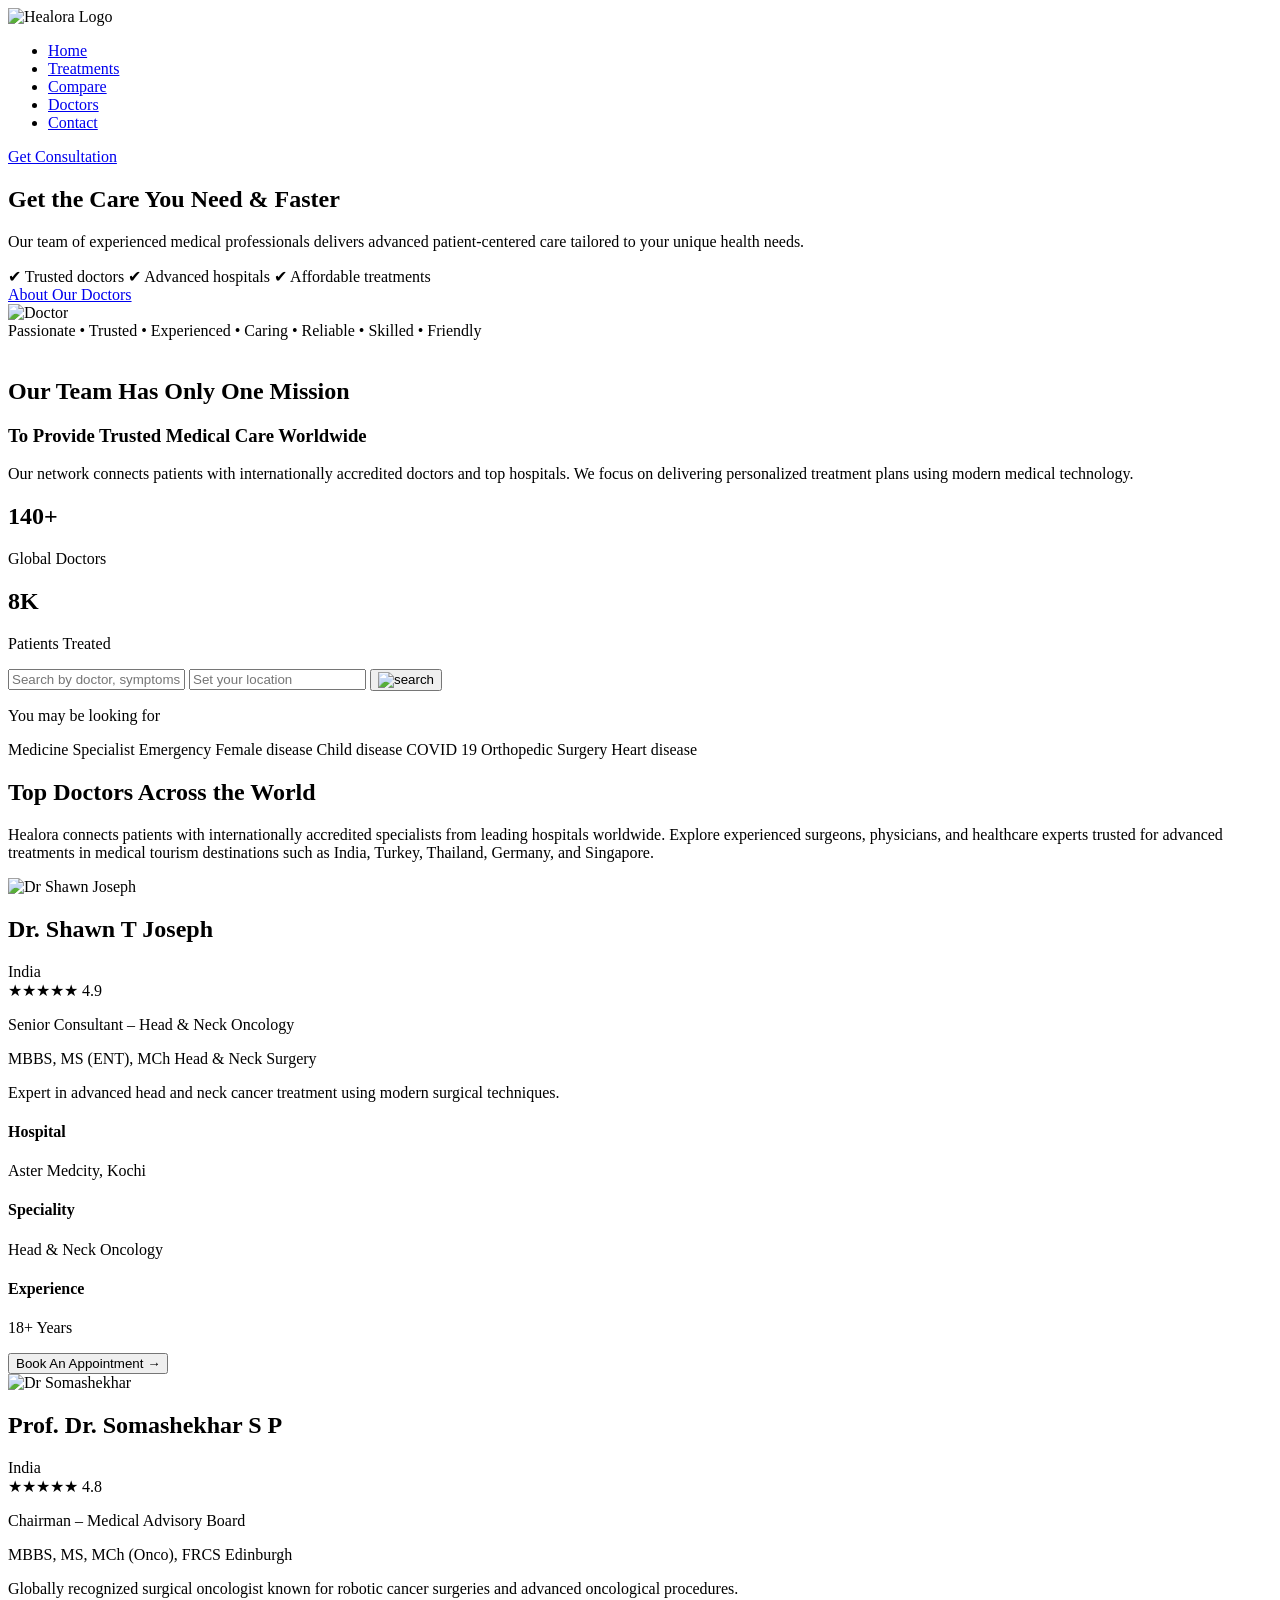
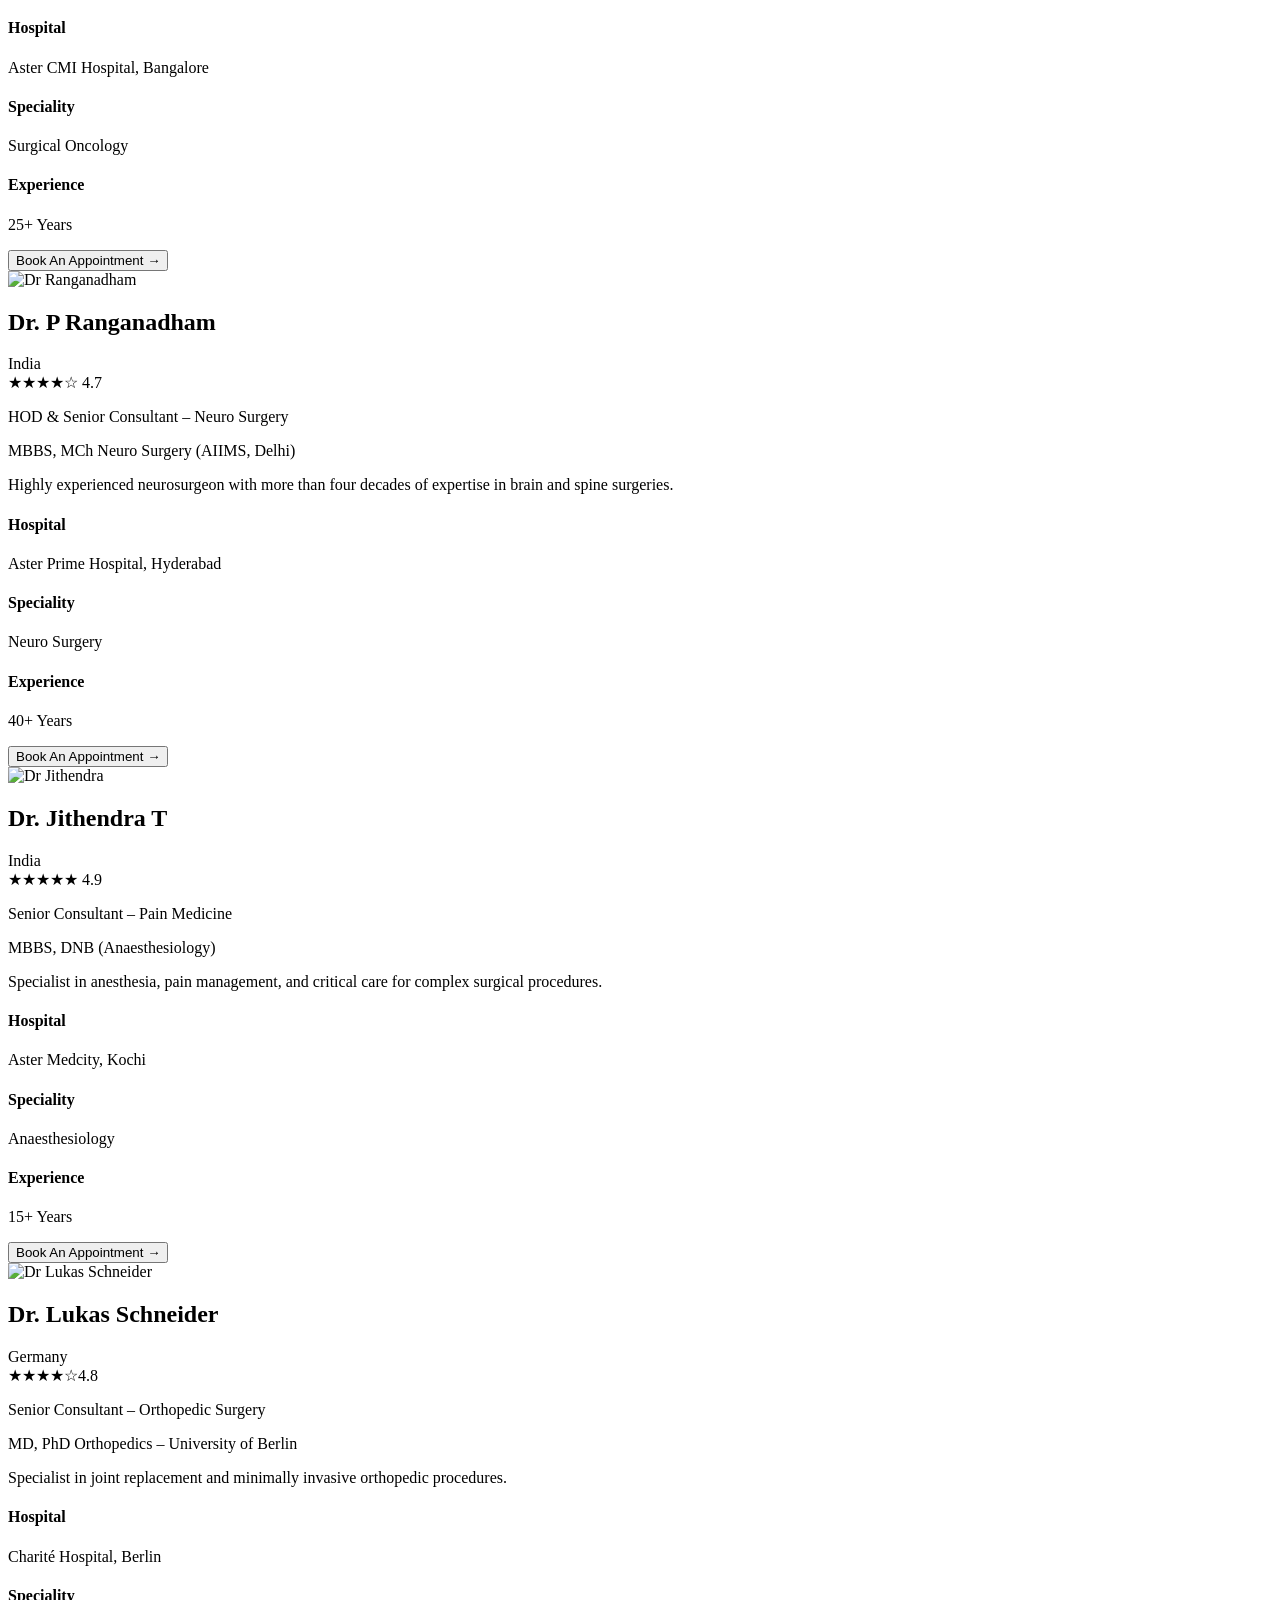
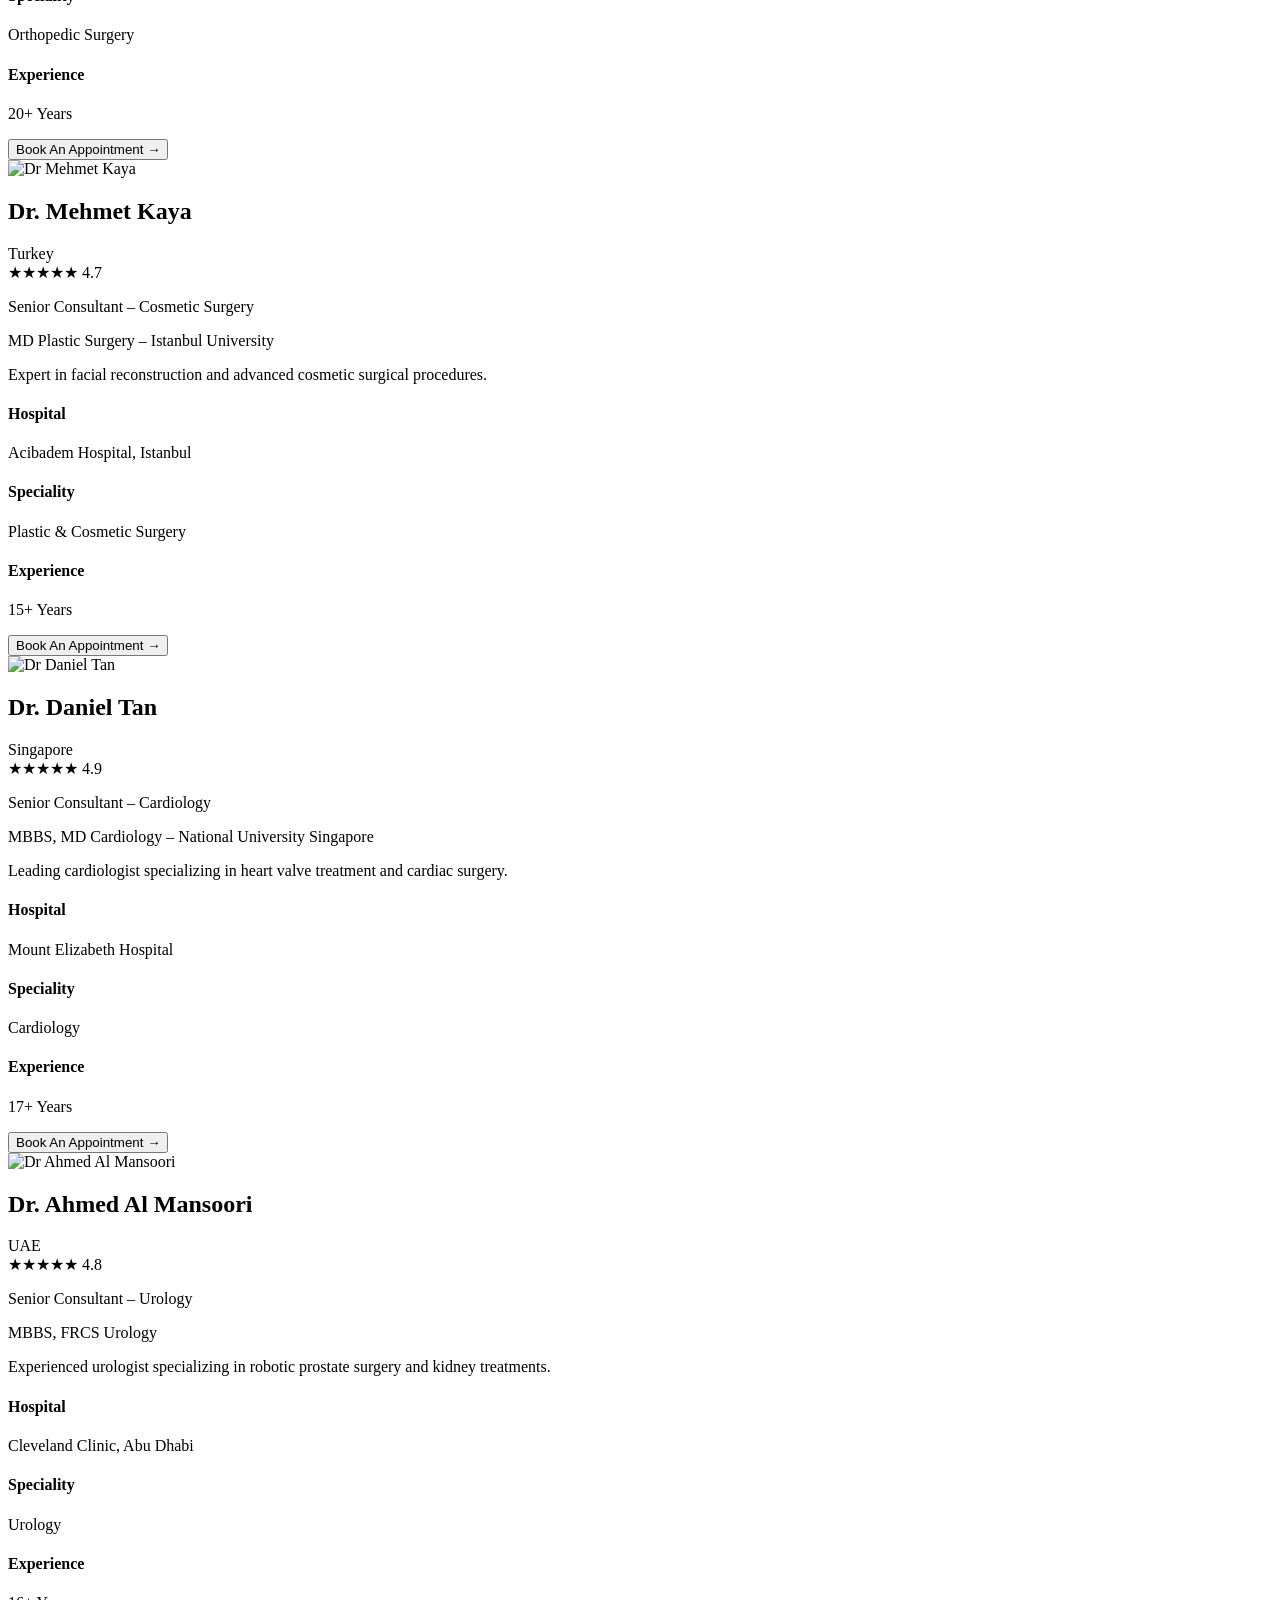
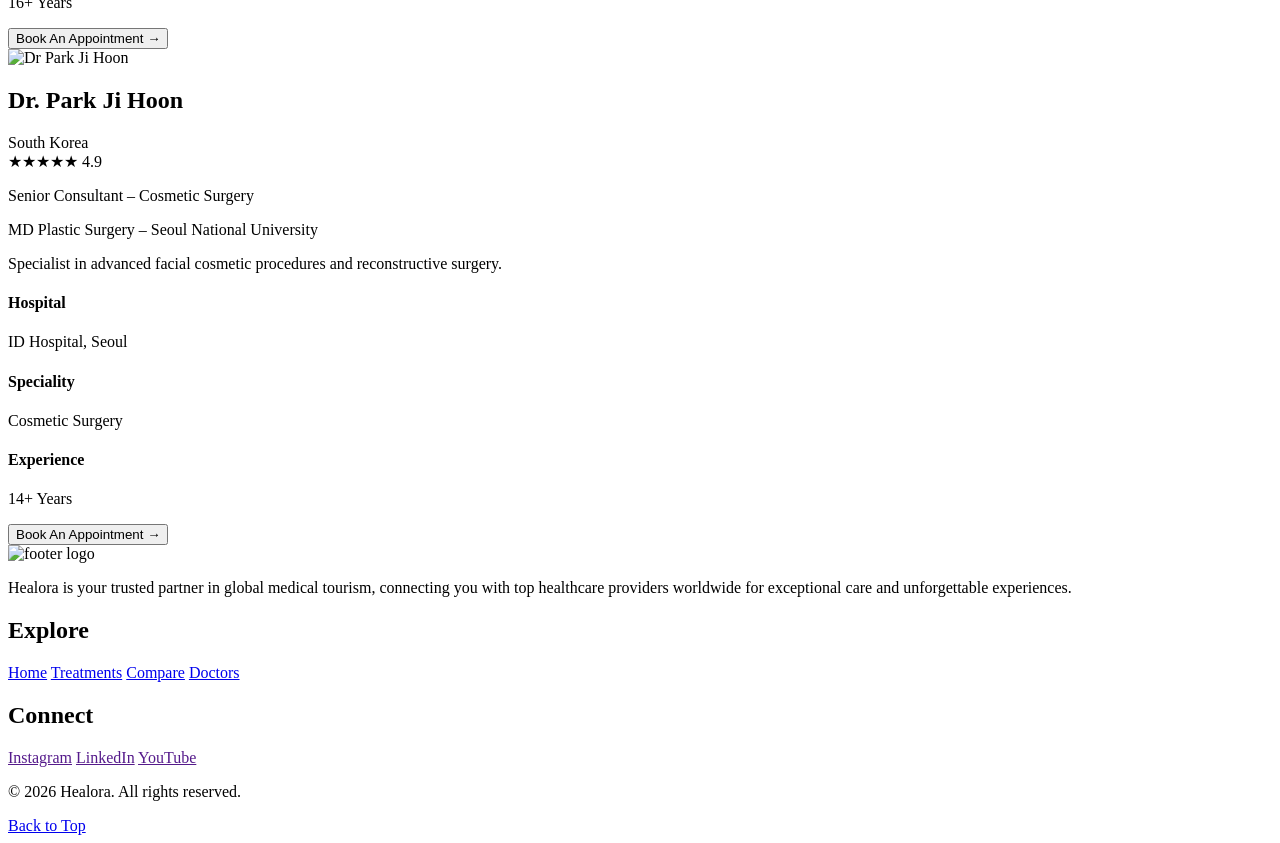
==== doctors.html @ 67edbd0a "Add files via upload" ====
<!DOCTYPE html>
<html lang="en">

<head>
    <meta charset="UTF-8">
    <meta name="viewport" content="width=device-width, initial-scale=1.0">
    <title>Healora | Global Medical Tourism</title>

    <!-- This Is Imporet Google Font -->
    <link href="https://fonts.googleapis.com/css2?family=Poppins:wght@400;500;600;700&display=swap" rel="stylesheet">

    <!-- CSS -->
    <link rel="stylesheet" href="CSS/style.css">
    <link rel="stylesheet" href="CSS/doctor.css">
</head>

<body>

    <header class="header">
        <nav class="navbar container">


            <div class="nav-left">
                <img src="images/logo.png" alt="Healora Logo" class="logo">
            </div>

            <div class="nav-pill">
                <ul class="nav-links">
                    <li><a href="index.html">Home</a></li>
                    <li><a href="treatments.html">Treatments</a></li>
                    <li><a href="compare.html">Compare</a></li>
                    <li><a href="doctors.html">Doctors</a></li>
                    <li><a href="contact.html">Contact</a></li>
                </ul>
            </div>

            <div class="nav-right">
                <a href="contact.html" class="getbut">Get Consultation</a>
            </div>

        </nav>
    </header>

    <section class="doc-hero">

        <div class="doc-hero-container">

            <div class="doc-text">

                <h1>Get the Care You Need & Faster</h1>

                <p>
                    Our team of experienced medical professionals delivers advanced
                    patient-centered care tailored to your unique health needs.
                </p>

                <div class="hero-points">
                    <span>✔ Trusted doctors</span>
                    <span>✔ Advanced hospitals</span>
                    <span>✔ Affordable treatments</span>
                </div>

                <a href="#doctors-section" class="hero-btn">About Our Doctors</a>

            </div>

            <div class="doc-image">
                <img src="images/Docland.png" alt="Doctor">
            </div>

        </div>
        <div class="hero-wave-svg">
            Passionate • Trusted • Experienced • Caring • Reliable • Skilled • Friendly
        </div>
    </section>
    <section id="about-doctors" class="about-doctors">

        <div class="about-container">

            <div class="about-image">
                <img src="images/twodoc.png" alt="">
            </div>

            <div class="about-content">

                <h2>Our Team Has Only One Mission</h2>
                <h3>To Provide Trusted Medical Care Worldwide</h3>

                <p>
                    Our network connects patients with internationally accredited doctors
                    and top hospitals. We focus on delivering personalized treatment plans
                    using modern medical technology.
                </p>

                <div class="about-stats">

                    <div>
                        <h2>140+</h2>
                        <p>Global Doctors</p>
                    </div>

                    <div>
                        <h2>8K</h2>
                        <p>Patients Treated</p>
                    </div>
                </div>
            </div>
        </div>
    </section>
    <section class="doctor-search">
        <div class="search-box">

            <input type="text" placeholder="Search by doctor, symptoms or department">

            <input type="text" placeholder="Set your location">

            <button class="search-btn">
                <img src="images/search.png" alt="search">
            </button>

        </div>
        <p class="search-title">You may be looking for</p>
        <div class="search-tags">

            <span>Medicine Specialist</span>
            <span>Emergency</span>
            <span>Female disease</span>
            <span>Child disease</span>
            <span>COVID 19</span>
            <span>Orthopedic Surgery</span>
            <span>Heart disease</span>

        </div>
    </section>

    <section class="doctors-intro">
        <div class="intro-container">
            <h2>Top Doctors Across the World</h2>
            <p>
                Healora connects patients with internationally accredited specialists
                from leading hospitals worldwide. Explore experienced surgeons,
                physicians, and healthcare experts trusted for advanced treatments
                in medical tourism destinations such as India, Turkey, Thailand,
                Germany, and Singapore.
            </p>

        </div>

    </section>


    <section class="doctors-section" id="doctors-section">

        <div class="doctor-list">
            <div class="doctor-card">

                <div class="doctor-photo">
                    <img src="images/Dr. Shawn.jpg.webp" alt="Dr Shawn Joseph">
                </div>

                <div class="doctor-name">
                    <h2>Dr. Shawn T Joseph</h2>
                    <span class="doctor-country">India</span>
                    <div class="rating">★★★★★ <span>4.9</span></div>

                    <p class="doctor-title">
                        Senior Consultant – Head & Neck Oncology
                    </p>
                    <p class="doctor-qualification">
                        MBBS, MS (ENT), MCh Head & Neck Surgery
                    </p>
                    <p class="doctor-information">
                        Expert in advanced head and neck cancer treatment using modern surgical techniques.
                    </p>
                </div>

                <div class="doctor-side">

                    <div class="doc-work">
                        <h4>Hospital</h4>
                        <p>Aster Medcity, Kochi</p>
                    </div>

                    <div class="doc-work">
                        <h4>Speciality</h4>
                        <p>Head & Neck Oncology</p>
                    </div>

                    <div class="doc-work">
                        <h4>Experience</h4>
                        <p>18+ Years</p>
                    </div>

                    <a href="contact.html"> <button class="doctor-btn">
                            Book An Appointment →
                        </button></a>

                </div>

            </div>

            <div class="doctor-card">

                <div class="doctor-photo">
                    <img src="images/Dr sam.webp" alt="Dr Somashekhar">
                </div>

                <div class="doctor-name">

                    <h2>Prof. Dr. Somashekhar S P </h2>
                    <span class="doctor-country">India</span>
                    <div class="rating">★★★★★ <span>4.8</span></div>

                    <p class="doctor-title">
                        Chairman – Medical Advisory Board
                    </p>

                    <p class="doctor-qualification">
                        MBBS, MS, MCh (Onco), FRCS Edinburgh
                    </p>

                    <p class="doctor-information">
                        Globally recognized surgical oncologist known for robotic cancer surgeries
                        and advanced oncological procedures.
                    </p>

                </div>

                <div class="doctor-side">

                    <div class="doc-work">
                        <h4>Hospital</h4>
                        <p>Aster CMI Hospital, Bangalore</p>
                    </div>

                    <div class="doc-work">
                        <h4>Speciality</h4>
                        <p>Surgical Oncology</p>
                    </div>

                    <div class="doc-work">
                        <h4>Experience</h4>
                        <p>25+ Years</p>
                    </div>

                    <a href="contact.html"> <button class="doctor-btn">
                            Book An Appointment →
                        </button></a>

                </div>

            </div>

            <div class="doctor-card">

                <div class="doctor-photo">
                    <img src="images/dr ram.webp" alt="Dr Ranganadham">
                </div>

                <div class="doctor-name">

                    <h2>Dr. P Ranganadham </h2>
                    <span class="doctor-country">India</span>

                    <div class="rating">★★★★☆ <span>4.7</span></div>

                    <p class="doctor-title">
                        HOD & Senior Consultant – Neuro Surgery
                    </p>

                    <p class="doctor-qualification">
                        MBBS, MCh Neuro Surgery (AIIMS, Delhi)
                    </p>

                    <p class="doctor-information">
                        Highly experienced neurosurgeon with more than four decades of expertise
                        in brain and spine surgeries.
                    </p>

                </div>

                <div class="doctor-side">

                    <div class="doc-work">
                        <h4>Hospital</h4>
                        <p>Aster Prime Hospital, Hyderabad</p>
                    </div>

                    <div class="doc-work">
                        <h4>Speciality</h4>
                        <p>Neuro Surgery</p>
                    </div>

                    <div class="doc-work">
                        <h4>Experience</h4>
                        <p>40+ Years</p>
                    </div>

                    <a href="contact.html"> <button class="doctor-btn">
                            Book An Appointment →
                        </button></a>

                </div>
            </div>


            <div class="doctor-card">

                <div class="doctor-photo">
                    <img src="images/DR jetendr.jpg.webp" alt="Dr Jithendra">
                </div>

                <div class="doctor-name">

                    <h2>Dr. Jithendra T </h2>
                    <span class="doctor-country">India</span>

                    <div class="rating">★★★★★ <span>4.9</span></div>

                    <p class="doctor-title">
                        Senior Consultant – Pain Medicine
                    </p>

                    <p class="doctor-qualification">
                        MBBS, DNB (Anaesthesiology)
                    </p>

                    <p class="doctor-information">
                        Specialist in anesthesia, pain management, and critical care for
                        complex surgical procedures.
                    </p>

                </div>
                <div class="doctor-side">

                    <div class="doc-work">
                        <h4>Hospital</h4>
                        <p>Aster Medcity, Kochi</p>
                    </div>

                    <div class="doc-work">
                        <h4>Speciality</h4>
                        <p>Anaesthesiology</p>
                    </div>

                    <div class="doc-work">
                        <h4>Experience</h4>
                        <p>15+ Years</p>
                    </div>
                    <a href="contact.html"> <button class="doctor-btn">
                            Book An Appointment →
                        </button></a>

                </div>

            </div>
            <div class="doctor-card">

                <div class="doctor-photo">
                    <img src="images/Dr. Lukas Schneider.jpeg" alt="Dr Lukas Schneider">
                </div>

                <div class="doctor-name">
                    <h2>Dr. Lukas Schneider</h2>
                    <span class="doctor-country">Germany</span>
                    <div class="rating">★★★★☆<span>4.8</span></div>

                    <p class="doctor-title">
                        Senior Consultant – Orthopedic Surgery
                    </p>

                    <p class="doctor-qualification">
                        MD, PhD Orthopedics – University of Berlin
                    </p>

                    <p class="doctor-information">
                        Specialist in joint replacement and minimally invasive orthopedic procedures.
                    </p>
                </div>

                <div class="doctor-side">

                    <div class="doc-work">
                        <h4>Hospital</h4>
                        <p>Charité Hospital, Berlin</p>
                    </div>

                    <div class="doc-work">
                        <h4>Speciality</h4>
                        <p>Orthopedic Surgery</p>
                    </div>

                    <div class="doc-work">
                        <h4>Experience</h4>
                        <p>20+ Years</p>
                    </div>

                    <a href="contact.html"> <button class="doctor-btn">
                            Book An Appointment →
                        </button></a>

                </div>

            </div>
            <div class="doctor-card">

                <div class="doctor-photo">
                    <img src="images/Dr. Mehmet Kaya.jpeg" alt="Dr Mehmet Kaya">
                </div>

                <div class="doctor-name">
                    <h2>Dr. Mehmet Kaya</h2>
                    <span class="doctor-country">Turkey</span>
                    <div class="rating">★★★★★ <span>4.7</span></div>

                    <p class="doctor-title">
                        Senior Consultant – Cosmetic Surgery
                    </p>

                    <p class="doctor-qualification">
                        MD Plastic Surgery – Istanbul University
                    </p>

                    <p class="doctor-information">
                        Expert in facial reconstruction and advanced cosmetic surgical procedures.
                    </p>
                </div>

                <div class="doctor-side">

                    <div class="doc-work">
                        <h4>Hospital</h4>
                        <p>Acibadem Hospital, Istanbul</p>
                    </div>

                    <div class="doc-work">
                        <h4>Speciality</h4>
                        <p>Plastic & Cosmetic Surgery</p>
                    </div>

                    <div class="doc-work">
                        <h4>Experience</h4>
                        <p>15+ Years</p>
                    </div>
                    <a href="contact.html"> <button class="doctor-btn">
                            Book An Appointment →
                        </button></a>

                </div>

            </div>
            <div class="doctor-card">

                <div class="doctor-photo">
                    <img src="images/Dr. Daniel Tan.jpg" alt="Dr Daniel Tan">
                </div>

                <div class="doctor-name">
                    <h2>Dr. Daniel Tan</h2>
                    <span class="doctor-country">Singapore</span>
                    <div class="rating">★★★★★ <span>4.9</span></div>

                    <p class="doctor-title">
                        Senior Consultant – Cardiology
                    </p>

                    <p class="doctor-qualification">
                        MBBS, MD Cardiology – National University Singapore
                    </p>

                    <p class="doctor-information">
                        Leading cardiologist specializing in heart valve treatment and cardiac surgery.
                    </p>
                </div>

                <div class="doctor-side">

                    <div class="doc-work">
                        <h4>Hospital</h4>
                        <p>Mount Elizabeth Hospital</p>
                    </div>

                    <div class="doc-work">
                        <h4>Speciality</h4>
                        <p>Cardiology</p>
                    </div>

                    <div class="doc-work">
                        <h4>Experience</h4>
                        <p>17+ Years</p>
                    </div>
                    <a href="contact.html"> <button class="doctor-btn">
                            Book An Appointment →
                        </button></a>

                </div>

            </div>
            <div class="doctor-card">

                <div class="doctor-photo">
                    <img src="images/Dr.AhmedAMansoori" alt="Dr Ahmed Al Mansoori">
                </div>

                <div class="doctor-name">
                    <h2>Dr. Ahmed Al Mansoori</h2>
                    <span class="doctor-country">UAE</span>
                    <div class="rating">★★★★★ <span>4.8</span></div>

                    <p class="doctor-title">
                        Senior Consultant – Urology
                    </p>

                    <p class="doctor-qualification">
                        MBBS, FRCS Urology
                    </p>

                    <p class="doctor-information">
                        Experienced urologist specializing in robotic prostate surgery and kidney treatments.
                    </p>
                </div>

                <div class="doctor-side">

                    <div class="doc-work">
                        <h4>Hospital</h4>
                        <p>Cleveland Clinic, Abu Dhabi</p>
                    </div>

                    <div class="doc-work">
                        <h4>Speciality</h4>
                        <p>Urology</p>
                    </div>

                    <div class="doc-work">
                        <h4>Experience</h4>
                        <p>16+ Years</p>
                    </div>
                    <a href="contact.html"> <button class="doctor-btn">
                            Book An Appointment →
                        </button></a>

                </div>

            </div>
            <div class="doctor-card">

                <div class="doctor-photo">
                    <img src="images/DrPark.webp" alt="Dr Park Ji Hoon">
                </div>

                <div class="doctor-name">
                    <h2>Dr. Park Ji Hoon</h2>
                    <span class="doctor-country">South Korea</span>
                    <div class="rating">★★★★★ <span>4.9</span></div>

                    <p class="doctor-title">
                        Senior Consultant – Cosmetic Surgery
                    </p>

                    <p class="doctor-qualification">
                        MD Plastic Surgery – Seoul National University
                    </p>

                    <p class="doctor-information">
                        Specialist in advanced facial cosmetic procedures and reconstructive surgery.
                    </p>
                </div>

                <div class="doctor-side">

                    <div class="doc-work">
                        <h4>Hospital</h4>
                        <p>ID Hospital, Seoul</p>
                    </div>

                    <div class="doc-work">
                        <h4>Speciality</h4>
                        <p>Cosmetic Surgery</p>
                    </div>

                    <div class="doc-work">
                        <h4>Experience</h4>
                        <p>14+ Years</p>
                    </div>

                    <a href="contact.html"> <button class="doctor-btn">
                            Book An Appointment →
                        </button></a>

                </div>

            </div>
        </div>


    </section>


    <footer class="footer">
        <div class="footer-content">
            <div class="footer-brand">
                <img src="images/footer.png" alt="footer logo">
                <p>Healora is your trusted partner in global medical tourism, connecting you with top healthcare
                    providers worldwide for exceptional care and unforgettable experiences.</p>
            </div>

            <div class="footer-column">
                <h2>Explore</h2>
                <a href="index.html">Home</a>
                <a href="treatments.html">Treatments</a>
                <a href="compare.html">Compare</a>
                <a href="doctors.html">Doctors</a>
            </div>

            <div class="footer-column">
                <h2>Connect</h2>
                <a href="">Instagram</a>
                <a href="">LinkedIn</a>
                <a href="">YouTube</a>
            </div>
        </div>
        <div class="footer-bottom">
            <p>&copy; 2026 Healora. All rights reserved.</p>
            <a href="#">Back to Top</a>
        </div>
    </footer>
    <script src="js/doctor.js"></script>
</body>

</html>
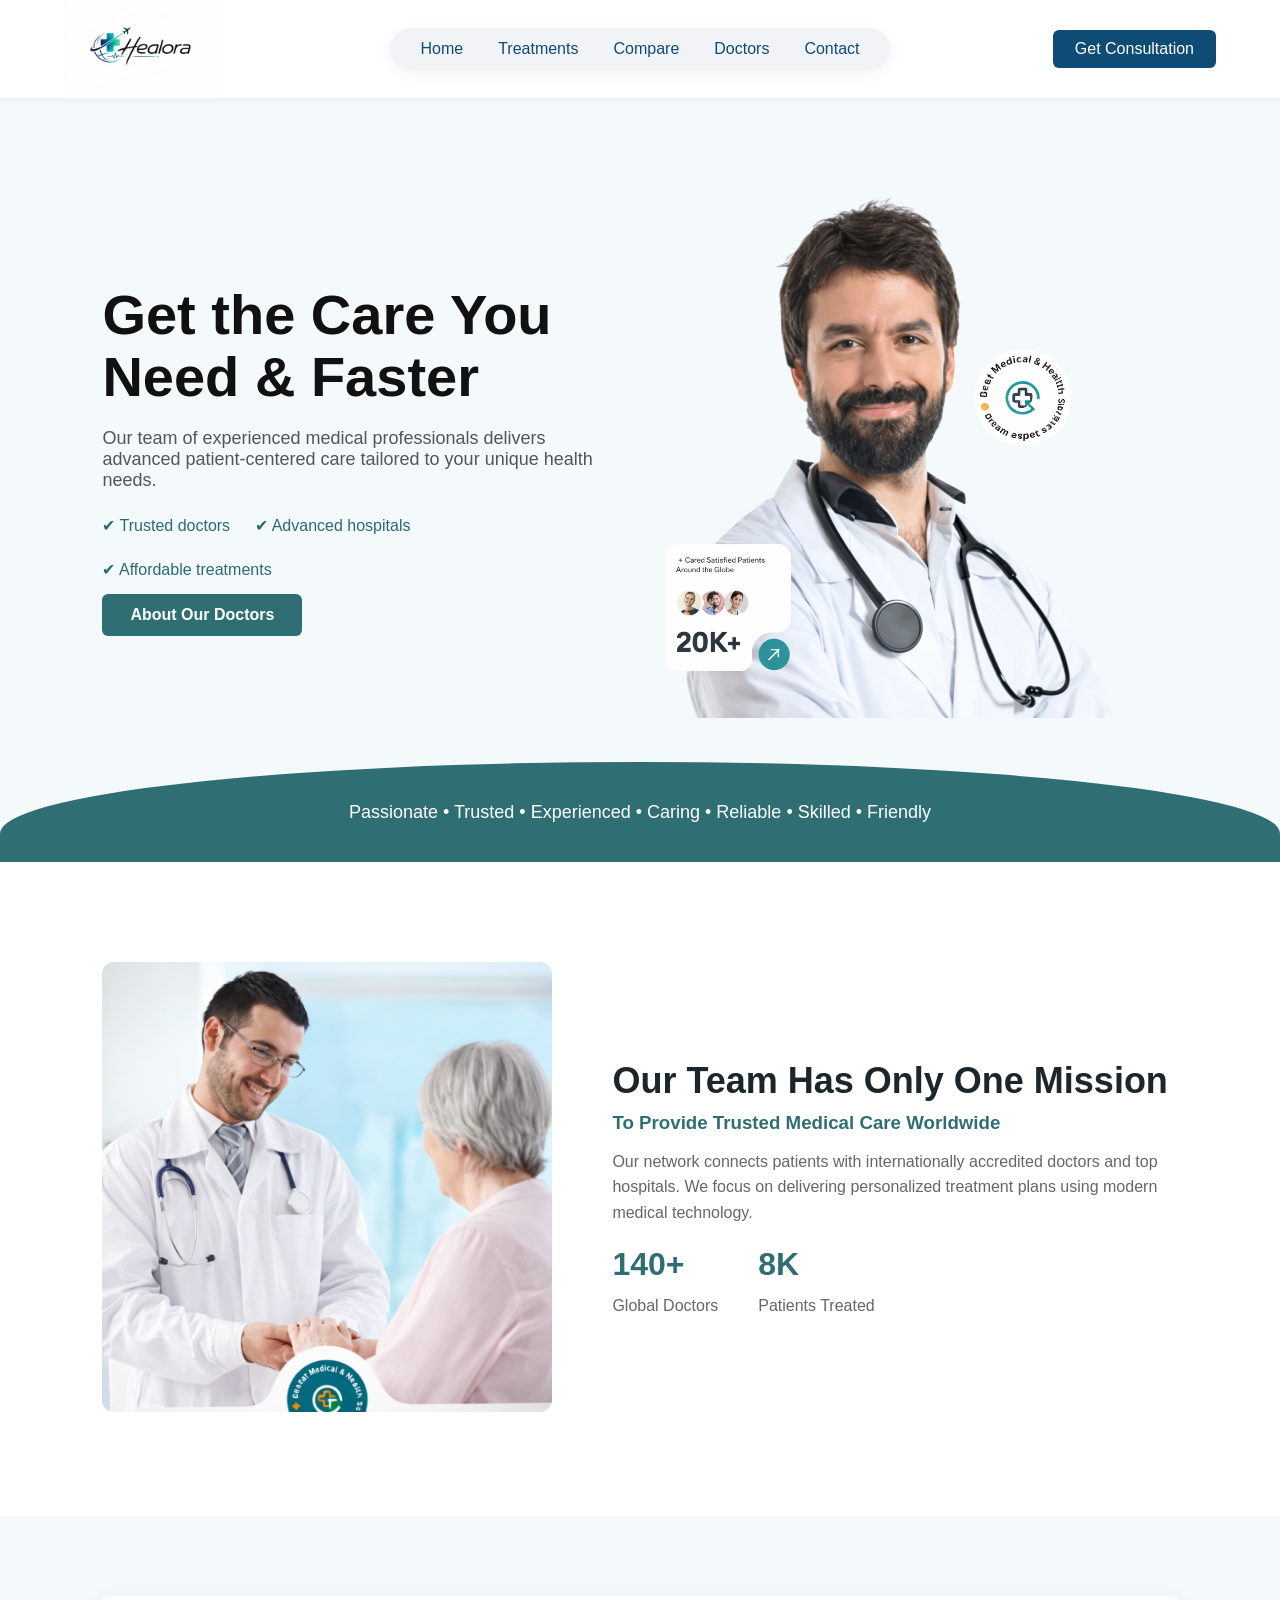
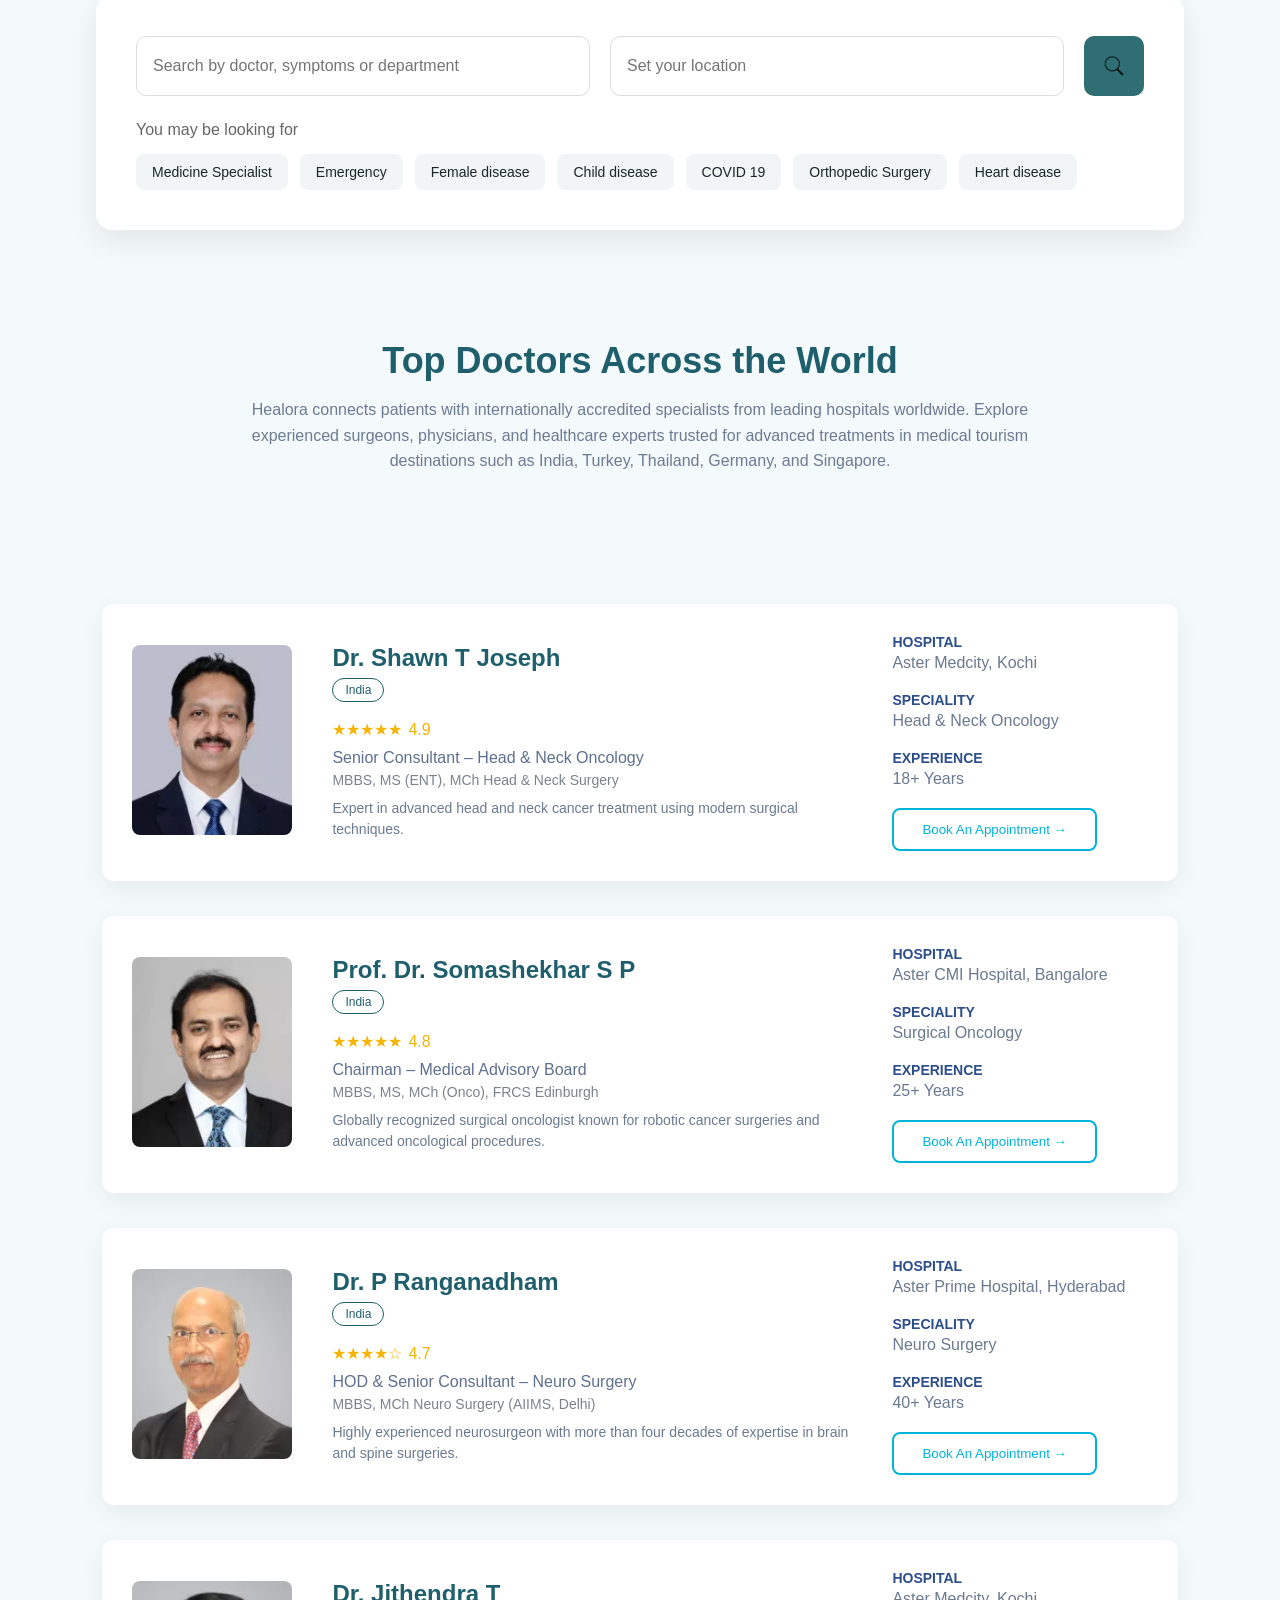
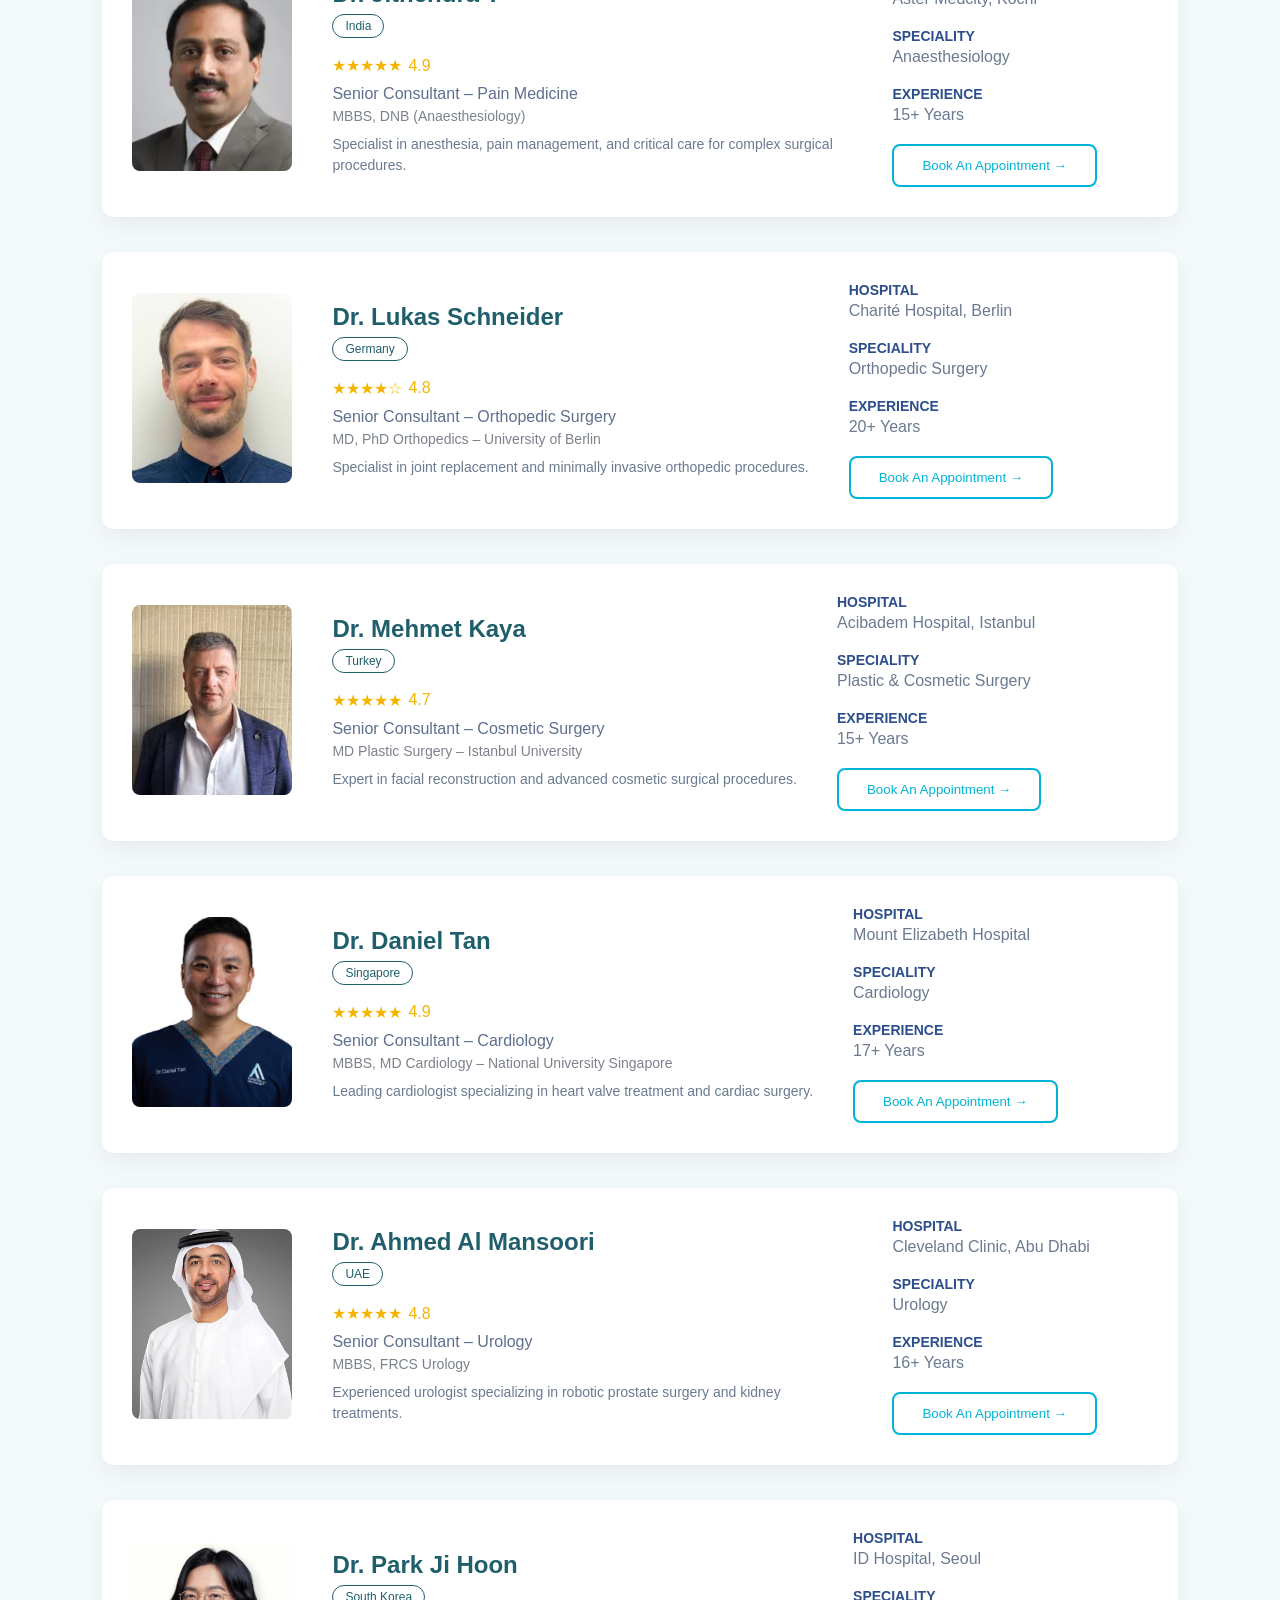
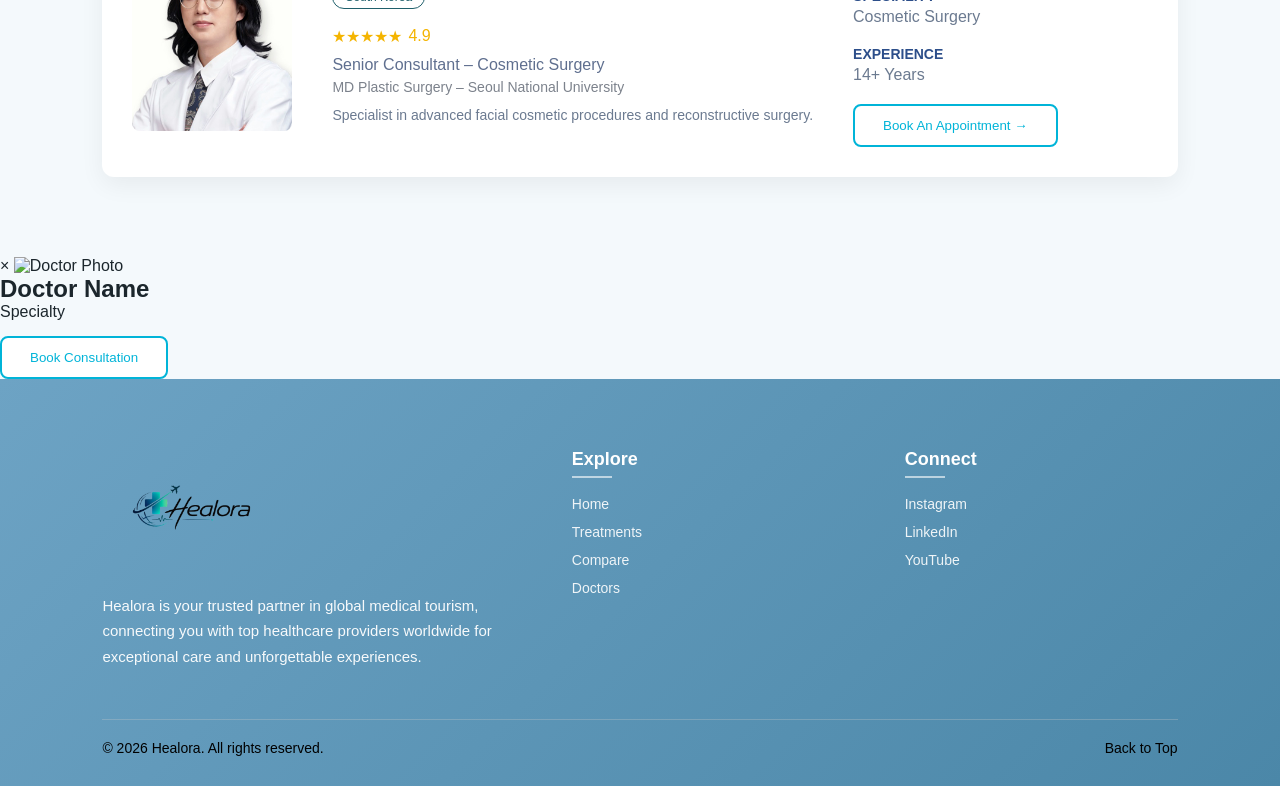
==== commit 20d06832: "Update doctors.html" ====
--- a/doctors.html
+++ b/doctors.html
@@ -596,6 +596,15 @@
 
     </section>
 
+    <div id="doctorModal" class="modal">
+        <div class="modal-content">
+            <span class="close-btn">&times;</span>
+            <img id="modalImg" src="" alt="Doctor Photo">
+            <h2 id="modalName">Doctor Name</h2>
+            <p id="modalSpecialty" class="modal-specialty">Specialty</p>
+            <a href="contact.html"><button class="doctor-btn" style="margin-top: 15px;">Book Consultation</button></a>
+        </div>
+    </div>
 
     <footer class="footer">
         <div class="footer-content">
@@ -628,4 +637,4 @@
     <script src="js/doctor.js"></script>
 </body>
 
-</html>+</html>
--- a/CSS/style.css
+++ b/CSS/style.css
@@ -0,0 +1,1235 @@
+* {
+    margin: 0;
+    padding: 0;
+    box-sizing: border-box;
+}
+
+body {
+    font-family: 'Poppins', sans-serif;
+    background-color: #f4f9fc;
+    color: #1b262c;
+}
+
+.container {
+    width: 90%;
+    max-width: 1200px;
+    margin: auto;
+}
+
+.header {
+    background-color: white;
+    position: sticky;
+    top: 0;
+    z-index: 1000;
+    box-shadow: 0 2px 8px rgba(0, 0, 0, 0.05);
+}
+
+.navbar {
+    display: flex;
+    align-items: center;
+    padding: 0;
+    height: 98px;
+}
+
+.nav-left {
+    flex: 1;
+}
+
+.logo {
+    height: 85px;
+    transform: scale(1.2);
+    transform-origin: left center;
+}
+
+.nav-pill {
+    background: #f1f3f6;
+    padding: 12px 30px;
+    border-radius: 50px;
+    box-shadow: 0 4px 15px rgba(0, 0, 0, 0.05);
+}
+
+.nav-links {
+    list-style: none;
+    display: flex;
+    gap: 35px;
+}
+
+.nav-links a {
+    position: relative;
+    text-decoration: none;
+    color: #0F4C75;
+    font-weight: 500;
+    padding-bottom: 5px;
+}
+
+.nav-links a::after {
+    content: "";
+    position: absolute;
+    left: 0;
+    bottom: 0;
+    width: 0%;
+    height: 2px;
+    background: #00B4D8;
+    transition: 0.3s ease;
+}
+
+.nav-links a:hover::after {
+    width: 100%;
+}
+
+.nav-right {
+    flex: 1;
+    display: flex;
+    justify-content: flex-end;
+}
+
+
+.getbut {
+    background-color: #0F4C75;
+    color: white;
+    padding: 10px 22px;
+    border-radius: 6px;
+    text-decoration: none;
+    font-weight: 500;
+    transition: 0.3s ease;
+}
+
+.getbut:hover {
+    background-color: #00B4D8;
+}
+
+/* This is the hero section */
+.hero {
+    padding: 100px 8% 100px;
+    background: linear-gradient(to right,
+            #f4f9fc 60%,
+            #eaf3f9 100%);
+}
+
+.hero-content {
+    display: flex;
+    align-items: center;
+    justify-content: space-between;
+    gap: 60px;
+}
+
+.hero-text {
+    flex: 1;
+}
+
+.hero-text h1 {
+    font-size: 48px;
+    font-weight: 700;
+    color: #0F4C75;
+    line-height: 1.2;
+    margin-bottom: 20px;
+}
+
+.hero-text p {
+    font-size: 15px;
+    color: #5a6d7c;
+    margin-bottom: 30px;
+    max-width: 500px;
+}
+
+.hero-but {
+    display: flex;
+    gap: 20px;
+}
+
+.main-but {
+    background-color: #0F4C75;
+    color: white;
+    padding: 10px 22px;
+    border-radius: 6px;
+    text-decoration: none;
+    font-weight: 500;
+    transition: 0.3s ease;
+}
+
+.border-but {
+    background-color: transparent;
+    border: 2px solid #0F4C75;
+    color: #0F4C75;
+    padding: 10px 22px;
+    border-radius: 6px;
+    text-decoration: none;
+    font-weight: 500;
+    transition: 0.3s ease;
+}
+
+.main-but:hover {
+    background-color: #00B4D8;
+}
+
+.hero-img {
+    flex: 1;
+    display: flex;
+    justify-content: center;
+}
+
+.hero-card {
+    background: white;
+    border-radius: 30px;
+    padding: 0px 0px 0;
+    box-shadow: 0 25px 60px rgb(205, 235, 255);
+    position: relative;
+    overflow: hidden;
+}
+
+.hero-card img {
+    max-width: 520px;
+    width: 100%;
+    display: block;
+}
+
+.hero-img img {
+    max-width: 505px;
+    width: 100%;
+}
+
+/* This is the Healora feature section */
+
+.healora-features {
+    padding: 140px 8%;
+    background: #f7fbff;
+}
+
+.feature-header {
+    text-align: center;
+    margin-bottom: 80px;
+}
+
+.feature-header h2 {
+    font-size: 40px;
+    color: #0F4C75;
+    margin-bottom: 15px;
+}
+
+.feature-header p {
+    color: #5a6d7c;
+}
+
+.feature-cards {
+    display: grid;
+    grid-template-columns: repeat(3, 1fr);
+    gap: 40px;
+}
+
+.feature-card {
+    padding: 45px;
+    border-radius: 26px;
+    position: relative;
+    transition: 0.35s ease;
+}
+
+.pricing {
+    background: linear-gradient(135deg, #d8eeff, #ffffff);
+}
+
+.specialists {
+    background: linear-gradient(135deg, #dcfaf2, #ffffff);
+}
+
+.travel {
+    background: linear-gradient(135deg, #dae0fb, #ffffff);
+}
+
+.feature-card:hover {
+    transform: translateY(-10px);
+    box-shadow: 0 25px 60px rgba(0, 0, 0, 0.08);
+}
+
+.badge {
+    display: inline-block;
+    background: #0F4C75;
+    color: white;
+    padding: 6px 14px;
+    font-size: 12px;
+    border-radius: 50px;
+    margin-bottom: 20px;
+}
+
+.feature-card h3 {
+    font-size: 20px;
+    margin-bottom: 15px;
+    color: #0F4C75;
+}
+
+.feature-card p {
+    font-size: 15px;
+    line-height: 1.6;
+    color: #5a6d7c;
+    margin-bottom: 25px;
+}
+
+.card-link {
+    text-decoration: none;
+    font-weight: 600;
+    color: #0F4C75;
+    transition: 0.3s ease;
+}
+
+.card-link:hover {
+    color: #00B4D8;
+}
+
+/* This is the help and promise card section */
+
+.healora-diff {
+    margin: 20px 8%;
+    border-radius: 30px;
+    overflow: hidden;
+}
+
+/* This is the help section  */
+
+.help-sec {
+    background: #f6edd9;
+    padding: 80px 8%;
+    text-align: center;
+}
+
+.help-sec h2 {
+    font-size: 32px;
+    margin-bottom: 50px;
+    color: #1f5f6b;
+}
+
+.help-cards {
+    display: flex;
+    justify-content: space-between;
+    gap: 40px;
+    flex-wrap: wrap;
+}
+
+.help-card {
+    flex: 1;
+    min-width: 260px;
+}
+
+.help-card img {
+    width: 60px;
+    margin-bottom: 20px;
+    filter: invert(28%) sepia(34%) saturate(565%) hue-rotate(143deg);
+}
+
+.help-card h3 {
+    font-size: 20px;
+    margin-bottom: 15px;
+    color: #1f2d3d;
+}
+
+.help-card p {
+    font-size: 15px;
+    line-height: 1.6;
+    color: #444;
+}
+
+.help-card {
+    background: rgba(255, 255, 255, 0.3);
+    padding: 30px;
+    border-radius: 20px;
+    transition: 0.3s ease;
+}
+
+.help-card:hover {
+    transform: translateY(-8px);
+    box-shadow: 0 15px 40px rgba(0, 0, 0, 0.08);
+}
+
+
+/* This is the promise section */
+
+.promise-sec {
+    background: #1f5f6b;
+    padding: 80px 8%;
+    color: white;
+}
+
+.promise-sec h2 {
+    text-align: center;
+    font-size: 32px;
+    margin-bottom: 60px;
+    color: #f4c95d;
+}
+
+.promise-cards {
+    display: flex;
+    justify-content: space-between;
+    gap: 50px;
+    flex-wrap: wrap;
+}
+
+.promise-card {
+    flex: 1;
+    min-width: 220px;
+}
+
+.promise-card img {
+    width: 55px;
+    margin-bottom: 20px;
+}
+
+.promise-card h3 {
+    font-size: 18px;
+    margin-bottom: 15px;
+}
+
+.promise-card p {
+    font-size: 14px;
+    line-height: 1.6;
+    color: #d7e7ea;
+}
+
+/* This is the popular treatments section */
+.popular-treatments {
+    padding: 80px 8%;
+    background: #f4f7f9;
+}
+
+.treatment-header {
+    text-align: center;
+    margin-bottom: 50px;
+}
+
+.treatment-header h2 {
+    font-size: 34px;
+    color: #1f5f6b;
+    margin-bottom: 10px;
+}
+
+.treatment-header p {
+    color: #666;
+    font-size: 16px;
+}
+
+.treatment-cards {
+    display: grid;
+    grid-template-columns: repeat(4, 1fr);
+    gap: 30px;
+}
+
+.treatment-card {
+    background: #ffffff;
+    border-radius: 20px;
+    overflow: hidden;
+    box-shadow: 0 10px 30px rgba(0, 0, 0, 0.06);
+    transition: 0.3s ease;
+}
+
+.treatment-card:hover {
+    transform: translateY(-8px);
+}
+
+.treatment-card img {
+    width: 100%;
+    height: 220px;
+    object-fit: cover;
+}
+
+.treatment-content {
+    padding: 20px;
+}
+
+.treatment-content h3 {
+    font-size: 20px;
+    color: #1f5f6b;
+    margin-bottom: 6px;
+}
+
+.price {
+    font-size: 14px;
+    color: #777;
+    margin-bottom: 8px;
+}
+
+.price span {
+    font-size: 15px;
+    font-weight: 700;
+    color: #1f5f6b;
+}
+
+.rating {
+    display: flex;
+    align-items: center;
+    gap: 6px;
+    margin-bottom: 12px;
+}
+
+.stars {
+    color: #f4b400;
+    font-size: 15px;
+}
+
+.score {
+    font-weight: 600;
+    color: #504f4f;
+    margin-left: 5px;
+}
+
+.views {
+    font-size: 13px;
+    color: #8e8d8d;
+    margin-left: 20px;
+}
+
+.treatment-content a {
+    font-weight: 600;
+    color: #1f5f6b;
+    text-decoration: none;
+    font-size: 14px;
+}
+
+.getbutstarted {
+    background-color: #fcb901;
+    border: none;
+    padding: 12px 28px;
+    border-radius: 6px;
+    margin: 40px auto 0;
+    transition: 0.3s ease;
+}
+
+.getbutstarted:hover {
+    transform: translateY(-5px);
+    background-color: #fdc128;
+}
+
+/* This is the treatment categories section */
+
+.difTreat-categories {
+    padding: 80px 8%;
+    background: #ffffff;
+}
+
+.explore-header {
+    text-align: center;
+    margin-bottom: 60px;
+}
+
+.explore-header h2 {
+    font-size: 34px;
+    color: #1f5f6b;
+}
+
+.explore-header p {
+    color: #666;
+    margin-top: 10px;
+}
+
+.explore-grid {
+    display: grid;
+    grid-template-columns: repeat(3, 1fr);
+    gap: 40px;
+}
+
+.explore-item {
+    display: flex;
+    align-items: center;
+    gap: 20px;
+    padding: 25px;
+    border-radius: 16px;
+    background: #f4f7f9;
+    transition: 0.3s ease;
+}
+
+.explore-item:hover {
+    background: #e7f1f3;
+    transform: translateY(-5px);
+}
+
+.explore-icon {
+    width: 70px;
+    height: 70px;
+    background: #f4b400;
+    border-radius: 50%;
+    display: flex;
+    align-items: center;
+    justify-content: center;
+}
+
+.explore-icon img {
+    width: 36px;
+    height: 36px;
+    object-fit: contain;
+}
+
+.explore-item h3 {
+    font-size: 18px;
+    color: #1f5f6b;
+}
+
+.explore-item a {
+    display: block;
+    font-size: 14px;
+    color: #1f5f6b;
+    margin-top: 6px;
+    text-decoration: none;
+}
+
+/* This is the popular doctors section */
+
+.popular-doctors {
+    padding: 100px 8%;
+    background: #f7fbff;
+}
+
+.doctor-header {
+    text-align: center;
+    margin-bottom: 50px;
+}
+
+.doctor-header h2 {
+    font-size: 34px;
+    color: #1f5f6b;
+}
+
+.doctor-header p {
+    color: #666;
+    margin-top: 10px;
+}
+
+.doc-slider {
+    position: relative;
+    display: flex;
+    align-items: center;
+}
+
+.doctor-slider {
+    display: flex;
+    gap: 25px;
+    overflow-x: auto;
+    scroll-behavior: smooth;
+    scrollbar-width: none;
+    padding: 10px 0;
+}
+
+.doctor-slider::-webkit-scrollbar {
+    display: none;
+}
+
+.doctor-card {
+    min-width: 280px;
+    background: white;
+    border-radius: 20px;
+    overflow: hidden;
+    box-shadow: 0 10px 30px rgba(0, 0, 0, 0.06);
+    transition: 0.3s ease;
+}
+
+.doctor-card:hover {
+    transform: translateY(-8px);
+}
+
+.doctor-card img {
+    width: 100%;
+    height: 250px;
+    object-fit: cover;
+}
+
+.doctor-info {
+    padding: 20px;
+}
+
+.doc-rating {
+    background: #1f5f6b;
+    color: white;
+    padding: 5px 12px;
+    border-radius: 50px;
+    font-size: 12px;
+    display: inline-block;
+    margin-bottom: 10px;
+}
+
+.doctor-info h3 {
+    font-size: 18px;
+    margin-bottom: 5px;
+    color: #1f5f6b;
+}
+
+.doctor-info p {
+    font-size: 14px;
+    color: #555;
+    margin-bottom: 4px;
+}
+
+.slider-button {
+    position: absolute;
+    top: 50%;
+    transform: translateY(-50%);
+    background: #f4b400;
+    border: none;
+    font-size: 22px;
+    width: 45px;
+    height: 45px;
+    border-radius: 50%;
+    cursor: pointer;
+    z-index: 10;
+    transition: 0.3s ease;
+}
+
+.left-but {
+    left: -20px;
+}
+
+.right-but {
+    right: -20px;
+}
+
+.slider-button:hover {
+    background: #ffc107;
+    transform: translateY(-50%) scale(1.1);
+}
+
+/* This is the process section */
+
+.process {
+    padding: 20px 8%;
+    background: #f9fcfd;
+}
+
+.process-head {
+    text-align: center;
+    margin-bottom: 70px;
+}
+
+.process-head h2 {
+    font-size: 34px;
+    color: #1f5f6b;
+}
+
+.process-grid {
+    display: grid;
+    grid-template-columns: repeat(3, 1fr);
+    gap: 60px;
+    align-items: stretch;
+}
+
+.process-card {
+    text-align: center;
+    padding: 20px;
+    display: flex;
+    flex-direction: column;
+}
+
+.process-card p {
+    font-size: 15px;
+    color: #555;
+    line-height: 1.7;
+    margin-bottom: 25px;
+    flex-grow: 1;
+}
+
+.big-num {
+    font-size: 60px;
+    font-weight: 700;
+    color: #1f5f6b;
+    opacity: 0.8;
+    display: block;
+    margin-bottom: 20px;
+}
+
+.process-card p {
+    font-size: 15px;
+    color: #555;
+    line-height: 1.7;
+    margin-bottom: 25px;
+}
+
+.mini-btn {
+    background: #1f5f6b;
+    color: white;
+    border: none;
+    padding: 8px 28px;
+    font-size: 12px;
+    letter-spacing: 2px;
+    border-radius: 4px;
+    cursor: pointer;
+    transition: 0.3s ease;
+    align-self: center;
+    width: fit-content;
+}
+
+.mini-btn:hover {
+    background: #00B4D8;
+}
+
+/* This is the testimonials section */
+
+.reviews {
+    padding: 120px 8%;
+    background: #f7fbff;
+    text-align: center;
+    position: relative;
+}
+
+.reviews-head h2 {
+    font-size: 34px;
+    color: #1f5f6b;
+}
+
+.reviews-head p {
+    color: #666;
+    margin-top: 10px;
+}
+
+.review-box {
+    margin-top: 60px;
+    display: flex;
+    align-items: center;
+    justify-content: center;
+    gap: 40px;
+}
+
+.review-content {
+    max-width: 700px;
+}
+
+.review-text {
+    font-size: 18px;
+    line-height: 1.8;
+    color: #444;
+    margin-bottom: 30px;
+}
+
+.review-name {
+    font-size: 18px;
+    color: #1f5f6b;
+    margin-bottom: 5px;
+}
+
+.review-role {
+    font-size: 14px;
+    color: #888;
+}
+
+.rev-btn {
+    width: 45px;
+    height: 45px;
+    border-radius: 50%;
+    border: none;
+    background: #f4b400;
+    cursor: pointer;
+    font-size: 20px;
+    transition: 0.3s ease;
+}
+
+.rev-btn:hover {
+    background: #ffc107;
+    transform: scale(1.1);
+}
+
+.review-img {
+    position: absolute;
+    inset: 0;
+    pointer-events: none;
+}
+
+.avatar {
+    width: 100px;
+    height: 100px;
+    border-radius: 50%;
+    object-fit: cover;
+    position: absolute;
+    opacity: 0.9;
+}
+
+.a1 {
+    top: 15%;
+    left: 15%;
+}
+
+.a2 {
+    top: 20%;
+    right: 15%;
+}
+
+.a3 {
+    bottom: 2%;
+    left: 20%;
+}
+
+.a4 {
+    bottom: -5%;
+    right: 28%;
+}
+
+
+/* This is for the Contact Page  */
+
+.contact-page {
+    padding: 100px 8%;
+    background: #f4f9fc;
+}
+
+.contact-wrap {
+    display: flex;
+    gap: 60px;
+    align-items: stretch;
+}
+
+.contact-image {
+    flex: 1;
+}
+
+.contact-image img {
+    width: 100%;
+    height: 100%;
+    object-fit: cover;
+    border-radius: 10px;
+}
+
+.contact-form-box {
+    flex: 1.2;
+    background: #ffffff;
+    padding: 60px;
+    border: 2px solid #1b262c;
+}
+
+.contact-form-box h1 {
+    font-size: 48px;
+    margin-bottom: 40px;
+    color: #1b262c;
+}
+
+.form-area {
+    display: flex;
+    gap: 60px;
+}
+
+.form-left {
+    flex: 1;
+}
+
+.form-right {
+    flex: 1;
+}
+
+.input-group {
+    margin-bottom: 25px;
+}
+
+.input-group label {
+    display: block;
+    margin-bottom: 8px;
+    font-size: 14px;
+}
+
+.input-group input,
+.input-group textarea {
+    width: 100%;
+    border: none;
+    border-bottom: 2px solid #1b262c;
+    padding: 8px 0;
+    background: transparent;
+    outline: none;
+}
+
+.contact-btn {
+    margin-top: 30px;
+    background: #1b262c;
+    color: white;
+    padding: 12px 30px;
+    border: none;
+    border-radius: 40px;
+    cursor: pointer;
+    transition: 0.3s ease;
+}
+
+.contact-btn:hover {
+    background: #00B4D8;
+}
+
+.form-right h3 {
+    margin-top: 20px;
+    margin-bottom: 10px;
+}
+
+.socials {
+    margin-top: 20px;
+    display: flex;
+    gap: 15px;
+}
+
+.socials a {
+    width: 38px;
+    height: 38px;
+    gap: 20px;
+    display: flex;
+    align-items: center;
+    justify-content: center;
+    border-radius: 50%;
+    transition: 0.3s ease;
+}
+
+.socials a img {
+    width: 30px;
+    height: 30px;
+
+}
+
+.socials a:hover {
+    background: #ffffff;
+    transform: translateY(-3px);
+}
+
+@media (max-width: 900px) {
+
+    .contact-wrapper {
+        flex-direction: column;
+    }
+
+    .form-area {
+        flex-direction: column;
+    }
+
+    .contact-form-box h1 {
+        font-size: 32px;
+    }
+}
+
+/* This is the footer section */
+
+
+.footer {
+    background: linear-gradient(135deg, #6da3c4, #4b87a8);
+    padding: 70px 8% 30px;
+    color: #ffffff;
+}
+
+.footer-content {
+    display: flex;
+    justify-content: space-between;
+    gap: 60px;
+    flex-wrap: wrap;
+}
+
+.footer-brand {
+    flex: 1.5;
+}
+
+.footer-brand img {
+    width: 180px;
+    margin-bottom: 20px;
+}
+
+.footer-brand p {
+    line-height: 1.7;
+    font-size: 15px;
+    max-width: 420px;
+    opacity: 0.95;
+}
+
+.footer-column {
+    flex: 1;
+}
+
+.footer-column h2 {
+    margin-bottom: 18px;
+    font-size: 18px;
+    font-weight: 600;
+    position: relative;
+}
+
+.footer-column h2::after {
+    content: "";
+    width: 40px;
+    height: 2px;
+    background: #ffffff;
+    display: block;
+    margin-top: 6px;
+    opacity: 0.6;
+}
+
+.footer-column a {
+    display: block;
+    margin-bottom: 12px;
+    color: #ffffff;
+    text-decoration: none;
+    font-size: 14px;
+    opacity: 0.9;
+    transition: 0.3s ease;
+}
+
+.footer-column a:hover {
+    opacity: 1;
+    transform: translateX(5px);
+}
+
+.footer-bottom {
+    margin-top: 50px;
+    padding-top: 20px;
+    border-top: 1px solid rgba(201, 201, 201, 0.3);
+    display: flex;
+    justify-content: space-between;
+    align-items: center;
+    font-size: 14px;
+    color: black;
+}
+
+.footer-bottom a {
+    color: #000000;
+    text-decoration: none;
+    transition: 0.3s ease;
+}
+
+.footer-bottom a:hover {
+    opacity: 0.8;
+}
+
+@media (max-width: 900px) {
+
+    .footer-content {
+        flex-direction: column;
+        gap: 40px;
+    }
+
+    .footer-bottom {
+        flex-direction: column;
+        gap: 10px;
+        text-align: center;
+    }
+}
+
+@media (max-width:1024px) {
+
+    .hero-content {
+        flex-direction: column;
+        text-align: center;
+    }
+
+    .hero-text p {
+        margin-left: auto;
+        margin-right: auto;
+    }
+
+    .hero-card img,
+    .hero-img img {
+        max-width: 420px;
+    }
+
+    .feature-cards {
+        grid-template-columns: repeat(2, 1fr);
+    }
+
+    .treatment-cards {
+        grid-template-columns: repeat(2, 1fr);
+    }
+
+    .explore-grid {
+        grid-template-columns: repeat(2, 1fr);
+    }
+
+    .process-grid {
+        grid-template-columns: repeat(2, 1fr);
+        gap: 40px;
+    }
+
+    .nav-links {
+        gap: 20px;
+    }
+
+}
+
+
+@media (max-width:768px) {
+
+    .navbar {
+        flex-direction: column;
+        height: auto;
+        padding: 20px 0;
+        gap: 15px;
+    }
+
+    .nav-left,
+    .nav-right {
+        flex: none;
+    }
+
+    .nav-pill {
+        padding: 10px 20px;
+    }
+
+    .nav-links {
+        flex-wrap: wrap;
+        justify-content: center;
+        gap: 18px;
+    }
+
+    .hero {
+        padding: 80px 6%;
+    }
+
+    .hero-text h1 {
+        font-size: 36px;
+    }
+
+    .hero-text p {
+        font-size: 14px;
+    }
+
+    .feature-cards {
+        grid-template-columns: 1fr;
+    }
+
+    .help-cards {
+        flex-direction: column;
+    }
+
+    .promise-cards {
+        flex-direction: column;
+    }
+
+    .treatment-cards {
+        grid-template-columns: 1fr;
+    }
+
+    .explore-grid {
+        grid-template-columns: 1fr;
+    }
+
+    .process-grid {
+        grid-template-columns: 1fr;
+    }
+
+    .review-box {
+        flex-direction: column;
+        gap: 20px;
+    }
+
+    .slider-button {
+        display: none;
+    }
+
+}
+
+
+@media (max-width:480px) {
+
+    .hero-text h1 {
+        font-size: 28px;
+    }
+
+    .hero-card img,
+    .hero-img img {
+        max-width: 300px;
+    }
+
+    .feature-header h2,
+    .treatment-header h2,
+    .doctor-header h2,
+    .process-head h2,
+    .reviews-head h2 {
+        font-size: 26px;
+    }
+
+    .logo {
+        height: 70px;
+    }
+
+    .nav-links {
+        gap: 12px;
+        font-size: 14px;
+    }
+
+}
--- a/CSS/doctor.css
+++ b/CSS/doctor.css
@@ -0,0 +1,540 @@
+html {
+    scroll-behavior: smooth;
+}
+
+.doc-hero {
+    background: #f4f9fc;
+    padding: 100px 8% 140px;
+    position: relative;
+}
+
+.doc-hero-container {
+    display: flex;
+    align-items: center;
+    justify-content: space-between;
+    gap: 60px;
+}
+
+
+.doc-text {
+    max-width: 600px;
+}
+
+.doc-text h1 {
+    font-size: 56px;
+    font-weight: 700;
+    color: #111;
+    line-height: 1.1;
+}
+
+.doc-text p {
+    margin-top: 20px;
+    font-size: 18px;
+    color: #555;
+}
+
+.hero-points {
+    margin-top: 25px;
+    display: flex;
+    gap: 25px;
+    flex-wrap: wrap;
+    color: #2b6a73;
+    font-weight: 500;
+}
+
+.doc-image img {
+    width: 520px;
+    height: auto;
+}
+
+.hero-wave-svg {
+    position: absolute;
+    bottom: 0;
+    left: 0;
+    width: 100%;
+    height: 100px;
+    background: #2f6f73;
+    border-top-left-radius: 70% 100%;
+    border-top-right-radius: 70% 100%;
+    display: flex;
+    align-items: center;
+    justify-content: center;
+    color: white;
+    font-size: 18px;
+}
+
+.hero-btn {
+    margin-top: 15px;
+    padding: 12px 28px;
+    background: #2f6f73;
+    color: white;
+    text-decoration: none;
+    display: inline-block;
+    border-radius: 6px;
+    font-weight: 600;
+    transition: 0.3s;
+}
+
+.hero-btn:hover {
+    background: #255b5e;
+}
+
+/*This is the css for the learn about doctor*/
+.about-doctors {
+    padding: 100px 8%;
+    background: white;
+}
+
+.about-container {
+    display: flex;
+    gap: 60px;
+    align-items: center;
+}
+
+.about-image img {
+    width: 450px;
+    border-radius: 12px;
+}
+
+.about-content h2 {
+    font-size: 36px;
+    margin-bottom: 10px;
+}
+
+.about-content h3 {
+    color: #2f6f73;
+    margin-bottom: 15px;
+}
+
+.about-content p {
+    color: #666;
+    line-height: 1.6;
+}
+
+.about-stats {
+    display: flex;
+    gap: 40px;
+    margin-top: 20px;
+}
+
+.about-stats h2 {
+    font-size: 32px;
+    color: #2f6f73;
+}
+
+/* This is the css for the search section*/
+
+.doctor-search {
+    background: white;
+    margin: 80px auto 60px;
+    padding: 40px;
+    border-radius: 16px;
+    width: 85%;
+    box-shadow: 0 10px 30px rgba(0, 0, 0, 0.08);
+}
+
+.search-btn {
+    width: 60px;
+    height: 60px;
+    background: #2f6f73;
+    border: none;
+    border-radius: 10px;
+    display: flex;
+    align-items: center;
+    justify-content: center;
+    cursor: pointer;
+}
+
+.search-btn img {
+    width: 22px;
+    height: 22px;
+}
+
+.search-box {
+    display: flex;
+    gap: 20px;
+    margin-bottom: 25px;
+}
+
+.search-box input {
+    flex: 1;
+    padding: 16px;
+    border-radius: 10px;
+    border: 1px solid #ddd;
+    font-size: 16px;
+}
+
+.search-box button {
+    padding: 16px 22px;
+    background: #2f6f73;
+    border: none;
+    color: white;
+    border-radius: 10px;
+    font-size: 18px;
+    cursor: pointer;
+}
+
+.search-title {
+    margin-bottom: 15px;
+    font-weight: 500;
+    color: #666;
+}
+
+.search-tags {
+    display: flex;
+    gap: 12px;
+    flex-wrap: wrap;
+}
+
+.search-tags span {
+    padding: 10px 16px;
+    background: #f1f5f6;
+    border-radius: 8px;
+    font-size: 14px;
+    cursor: pointer;
+}
+
+.doctors-intro {
+    padding: 50px 8%;
+    text-align: center;
+    background: #f4f9fc;
+}
+
+.intro-container {
+    max-width: 800px;
+    margin: auto;
+}
+
+.doctors-intro h2 {
+    font-size: 36px;
+    color: #1f5f6b;
+    margin-bottom: 15px;
+}
+
+.doctors-intro p {
+    font-size: 16px;
+    color: #6c7a92;
+    line-height: 1.6;
+}
+
+/* This is the doctors cards section */
+.doctors-section {
+    padding: 80px 8%;
+    background: #f4f9fc;
+}
+
+.doctor-list {
+    display: flex;
+    flex-direction: column;
+    gap: 35px;
+}
+
+
+.doctor-card {
+    display: flex;
+    align-items: center;
+    gap: 40px;
+    background: white;
+    padding: 30px;
+    border-radius: 12px;
+    box-shadow: 0 8px 25px rgba(0, 0, 0, 0.06);
+    transition: 0.3s;
+}
+
+.doctor-card:hover {
+    transform: translateY(-4px);
+}
+
+
+.doctor-photo img {
+    width: 160px;
+    height: 190px;
+    object-fit: cover;
+    border-radius: 8px;
+}
+
+
+.doctor-main {
+    flex: 2;
+}
+
+.doctor-name h2 {
+    color: #1f5f6b;
+    margin-bottom: 6px;
+    font-size: 24px;
+}
+
+.doctor-country {
+    display: inline-block;
+    border: 1.5px solid #1f5f6b;
+    color: #1f5f6b;
+    padding: 4px 12px;
+    border-radius: 20px;
+    font-size: 12px;
+    margin-bottom: 8px;
+}
+
+.doctor-title {
+    color: #5f6f8f;
+    font-weight: 500;
+    margin-bottom: 5px;
+}
+
+.doctor-qualification {
+    color: #7c828c;
+    margin-bottom: 10px;
+    font-size: 14px;
+}
+
+.doctor-information {
+    color: #6b7a90;
+    max-width: 520px;
+    line-height: 1.5;
+    font-size: 14px;
+}
+
+.rating {
+    margin: 10px 0;
+    color: #f4b400;
+}
+
+.doctor-side {
+    flex: 1;
+}
+
+.doc-work {
+    margin-bottom: 20px;
+}
+
+.doc-work h4 {
+    color: #2c4e8a;
+    font-size: 14px;
+    margin-bottom: 4px;
+    text-transform: uppercase;
+}
+
+.doc-work p {
+    color: #6b7a90;
+}
+
+
+.doctor-btn {
+    padding: 12px 28px;
+    border: 2px solid #00B4D8;
+    background: white;
+    color: #00B4D8;
+    border-radius: 8px;
+    cursor: pointer;
+    font-weight: 500;
+    transition: 0.3s;
+}
+
+.doctor-btn:hover {
+    background: #34b8dd;
+    color: white;
+}
+/* This is for the doctor cards*/
+
+@media (max-width: 1024px) {
+
+    .doctor-card {
+        flex-direction: column;
+        align-items: flex-start;
+        gap: 20px;
+    }
+
+    .doctor-photo img {
+        width: 140px;
+        height: 170px;
+    }
+
+    .doctor-side {
+        width: 100%;
+        display: flex;
+        justify-content: space-between;
+        align-items: center;
+        flex-wrap: wrap;
+        gap: 20px;
+    }
+
+    .doctor-btn {
+        margin-top: 10px;
+    }
+
+}
+
+/* Hero responsvness*/
+
+@media (max-width:768px) {
+
+    .doc-hero-container {
+        flex-direction: column;
+        text-align: center;
+        gap: 40px;
+    }
+
+    .doc-image {
+        z-index: 2;
+        position: relative;
+        width: 100%;
+        display: flex;
+        justify-content: center;
+    }
+
+    .doc-image img {
+        width: 100%;
+        max-width: 380px;
+    }
+
+    .hero-points {
+        justify-content: center;
+    }
+
+}
+
+/* Mobile hero reponsivnes */
+
+@media (max-width:768px) {
+
+    .doc-hero{
+        padding:80px 5% 120px;
+        height:auto;
+    }
+
+    .hero-wave-svg{
+        min-height:70px;
+        height:auto;
+        font-size:14px;
+        text-align:center;
+        padding:15px 10px;
+    }
+
+}
+
+/*About doctor*/
+@media (max-width:768px) {
+
+    .about-container {
+        flex-direction: column;
+        text-align: center;
+    }
+
+    .about-image img {
+        width: 100%;
+        max-width: 350px;
+    }
+
+    .about-stats {
+        justify-content: center;
+    }
+
+}
+
+/* Search button */
+@media (max-width:768px) {
+
+    .doctor-search {
+        width: 92%;
+        padding: 25px;
+    }
+
+    .search-box {
+        flex-direction: column;
+    }
+
+    .search-box input {
+        width: 100%;
+    }
+
+    .search-btn {
+        width: 100%;
+        height: 50px;
+    }
+
+}
+
+/* Small mobile */
+
+
+@media (max-width:480px) {
+
+    .doc-hero {
+        height: auto;
+        padding: 50px 20px 110px;
+    }
+
+    .doc-hero h1 {
+        font-size: 26px;
+    }
+
+    .doc-hero p {
+        font-size: 13px;
+    }
+
+}
+
+/* this is for the mobile reponsivness  */
+
+@media (max-width: 768px) {
+
+    .doctors-section {
+        padding: 60px 6%;
+    }
+
+    .doctor-card {
+        padding: 25px;
+        gap: 18px;
+    }
+
+    .doctor-photo img {
+        width: 120px;
+        height: 150px;
+    }
+
+    .doctor-name h2 {
+        font-size: 20px;
+    }
+
+    .doctor-information {
+        font-size: 13px;
+    }
+
+    .doc-work h4 {
+        font-size: 12px;
+    }
+
+    .doc-work p {
+        font-size: 13px;
+    }
+
+    .doctor-btn {
+        width: 100%;
+        text-align: center;
+    }
+
+}
+
+
+/* This is for the small mobile reponsivness */
+
+@media (max-width: 480px) {
+
+    .doctor-photo img {
+        width: 100px;
+        height: 130px;
+    }
+
+    .doctor-name h2 {
+        font-size: 18px;
+    }
+
+    .rating {
+        font-size: 13px;
+    }
+
+    .doctor-country {
+        font-size: 11px;
+        padding: 3px 10px;
+    }
+
+}
